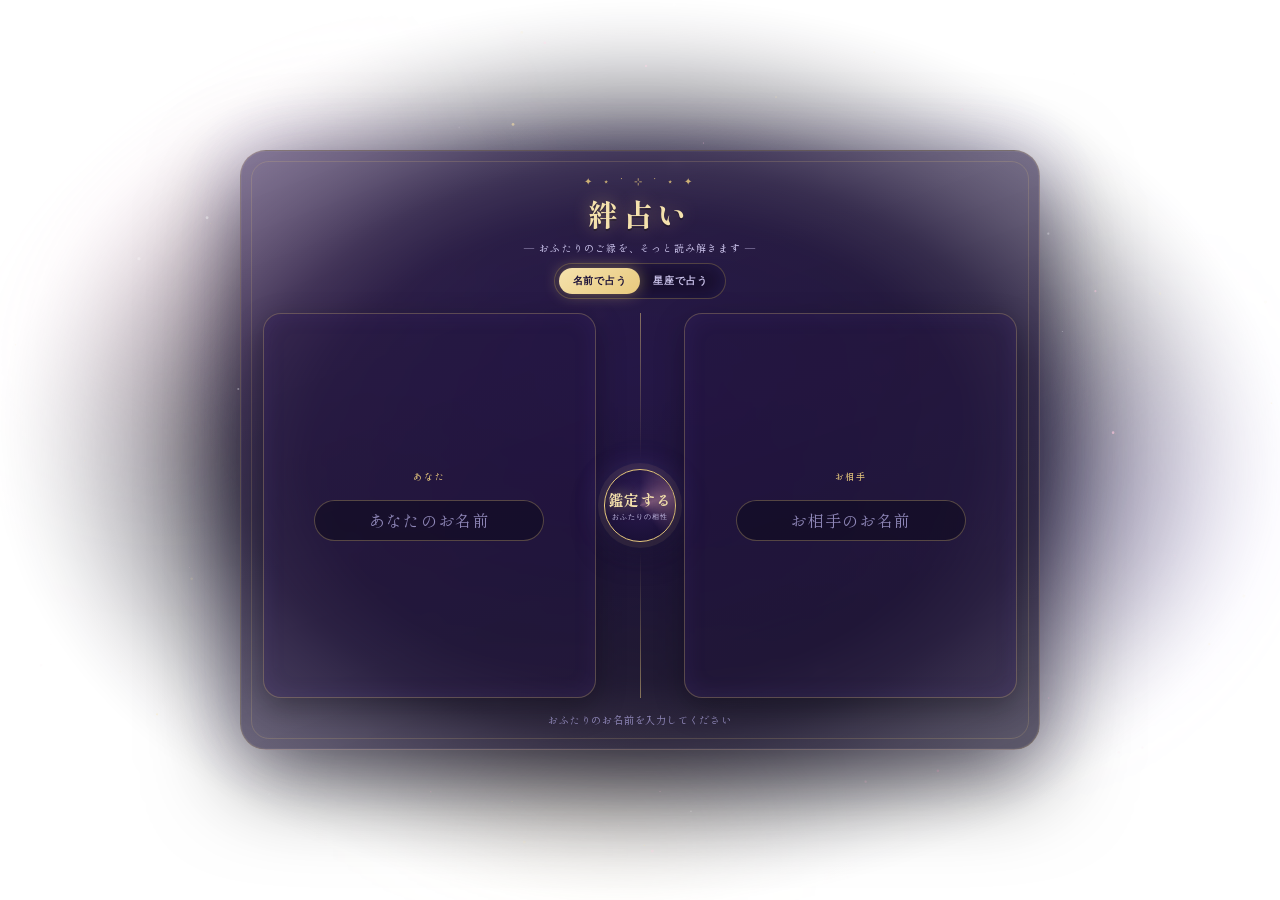
==== index.html @ dfd8bfd3 "优化星座选择器" ====
<!DOCTYPE html>
<html lang="ja">
<head>
<meta charset="UTF-8" />
<meta name="viewport" content="width=device-width, initial-scale=1.0, maximum-scale=1.0, user-scalable=no" />
<title>絆占い | キズナテレポート</title>
<link rel="preconnect" href="https://fonts.googleapis.com" />
<link rel="preconnect" href="https://fonts.gstatic.com" crossorigin />
<link href="https://fonts.googleapis.com/css2?family=Shippori+Mincho:wght@400;500;600;700;800&family=Zen+Old+Mincho:wght@400;500;600;700&family=Cinzel:wght@400;500;600;700&family=Cormorant+Garamond:ital,wght@0,400;0,500;1,400&family=Klee+One:wght@400;600&display=swap" rel="stylesheet" />
<link rel="stylesheet" href="style.css?v=14397f0f08" />
</head>
<body>
  <div class="cosmos-bg">
    <div class="nebula nebula-a"></div>
    <div class="nebula nebula-b"></div>
    <div class="nebula nebula-c"></div>
    <canvas id="ambient-stars"></canvas>
  </div>

  <main class="stage" id="stage">
    <header class="stage-head">
      <div class="ornament">✦ ⋆ ˙ ⊹ ˙ ⋆ ✦</div>
      <h1 class="title">絆占い</h1>
      <p class="subtitle">― おふたりのご縁を、そっと読み解きます ―</p>
      <div class="mode-switch" id="mode-switch" role="tablist">
        <button class="mode-btn active" data-mode="name" role="tab">名前で占う</button>
        <button class="mode-btn" data-mode="zodiac" role="tab">星座で占う</button>
        <span class="mode-indicator" id="mode-indicator"></span>
      </div>
    </header>

    <section class="panels">
      <!-- 左：ひとりめ -->
      <div class="panel panel-left">
        <div class="panel-label">あなた</div>
        <div class="zodiac-display" id="zodiac-left" data-side="left"></div>
        <div class="zodiac-name" id="zodiac-name-left">星座を選択してください</div>
        <input class="name-input" id="name-left" type="text" maxlength="12" placeholder="あなたのお名前" autocomplete="off" />
        <div class="zodiac-grid" id="grid-left" data-side="left"></div>
      </div>

      <!-- 中央：占うボタン -->
      <div class="center-pillar">
        <div class="link-thread"></div>
        <button class="divine-btn" id="divine-btn">
          <span class="btn-glow"></span>
          <span class="btn-text">鑑定する</span>
          <span class="btn-sub">おふたりの相性</span>
        </button>
        <div class="link-thread"></div>
      </div>

      <!-- 右：ふたりめ -->
      <div class="panel panel-right">
        <div class="panel-label">お相手</div>
        <div class="zodiac-display" id="zodiac-right" data-side="right"></div>
        <div class="zodiac-name" id="zodiac-name-right">星座を選択してください</div>
        <input class="name-input" id="name-right" type="text" maxlength="12" placeholder="お相手のお名前" autocomplete="off" />
        <div class="zodiac-grid" id="grid-right" data-side="right"></div>
      </div>
    </section>

    <footer class="stage-foot">
      <span id="hint-text">おふたりの星座とお名前を入力してください</span>
    </footer>
  </main>

  <!-- ============ 占いの儀式（障眼法アニメーション） ============ -->
  <div class="ritual" id="ritual" aria-hidden="true">
    <canvas id="ritual-canvas"></canvas>

    <!-- 回転する黄道十二宮の輪 -->
    <div class="zodiac-wheel" id="zodiac-wheel">
      <svg viewBox="0 0 600 600" class="wheel-svg">
        <circle cx="300" cy="300" r="270" class="wheel-ring outer" />
        <circle cx="300" cy="300" r="232" class="wheel-ring inner" />
        <circle cx="300" cy="300" r="150" class="wheel-ring core" />
        <g id="wheel-ticks"></g>
        <g id="wheel-glyphs"></g>
      </svg>
    </div>

    <!-- 中央で結ばれるふたつの星座 -->
    <div class="orbit-pair">
      <div class="orbit-body orbit-1" id="orbit-1"></div>
      <div class="orbit-body orbit-2" id="orbit-2"></div>
      <div class="fusion-core" id="fusion-core"></div>
    </div>

    <!-- 進行中のことばと進捗 -->
    <div class="ritual-caption" id="ritual-caption">星々がささやきはじめています…</div>
    <div class="ritual-progress"><span id="ritual-progress-bar"></span></div>
  </div>

  <!-- ============ 結果 ============ -->
  <div class="result" id="result" aria-hidden="true">
    <div class="result-inner">
      <div class="result-aura"></div>
      <div class="result-names" id="result-names"></div>
      <div class="result-ring">
        <svg viewBox="0 0 220 220" class="score-ring">
          <circle cx="110" cy="110" r="96" class="ring-track" />
          <circle cx="110" cy="110" r="96" class="ring-fill" id="ring-fill" />
        </svg>
        <div class="score-center">
          <div class="score-num"><span id="score-value">0</span><i>%</i></div>
          <div class="score-label" id="score-label">相性</div>
        </div>
      </div>
      <div class="result-verdict" id="result-verdict"></div>
      <div class="result-message" id="result-message"></div>
      <div class="result-aspects" id="result-aspects"></div>
      <button class="again-btn" id="again-btn">もう一度鑑定する</button>
    </div>
  </div>

  <script src="zodiac.js?v=46264ee84d"></script>
  <script src="script.js?v=2e3d926393"></script>
</body>
</html>
---- style.css ----
/* ============================================================
   絆占い  ─  スタイル
   女性的でロマンティックな占いの世界観
   配色：深い夜空の藍 × 藤・薄紅 × 金
   ============================================================ */

:root {
  --ink:        #efe9ff;
  --ink-soft:   #c8c0e8;
  --ink-faint:  #8f87b8;
  --gold:       #e8c97d;
  --gold-soft:  #f5e2ad;
  --rose:       #f4a8c8;
  --rose-deep:  #d97aa6;
  --lilac:      #b9a4ff;
  --violet:     #8d6bff;
  --bg-0:       #0a0718;
  --bg-1:       #160f2e;
  --bg-2:       #241640;
  --panel:      rgba(36, 22, 64, 0.42);
  --panel-line: rgba(232, 201, 125, 0.28);
  --serif:      "Shippori Mincho", "Zen Old Mincho", serif;
  --serif-old:  "Zen Old Mincho", "Shippori Mincho", serif;
  --latin:      "Cinzel", "Cormorant Garamond", serif;
  --hand:       "Klee One", "Shippori Mincho", serif;
}

* { box-sizing: border-box; margin: 0; padding: 0; }

html, body {
  height: 100%;
  width: 100%;
  overflow: hidden;
  /* 透過背景：OBS のブラウザソースで浮層として重ねられるように */
  background: transparent;
  color: var(--ink);
  font-family: var(--serif);
  -webkit-font-smoothing: antialiased;
  text-rendering: optimizeLegibility;
}

body {
  display: grid;
  place-items: center;
  position: relative;
}

/* ---------- 背景の宇宙 ----------
   中心は深い夜空、外周へ向かって放射状に透明化。
   OBS 上で浮層として重ねたとき、四隅が抜けて中央だけが浮かぶ。 */
.cosmos-bg { position: fixed; inset: 0; z-index: 0; overflow: hidden;
  background:
    radial-gradient(closest-side at 50% 42%, #2a1a52 0%, transparent 70%),
    radial-gradient(70% 70% at 50% 50%, var(--bg-1) 0%, rgba(10,7,24,0.85) 45%, transparent 72%);
  -webkit-mask: radial-gradient(68% 68% at 50% 50%, #000 38%, rgba(0,0,0,0.5) 62%, transparent 80%);
          mask: radial-gradient(68% 68% at 50% 50%, #000 38%, rgba(0,0,0,0.5) 62%, transparent 80%);
}
.nebula { position: absolute; border-radius: 50%; filter: blur(70px); opacity: 0.5;
  mix-blend-mode: screen; animation: drift 26s ease-in-out infinite; }
.nebula-a { width: 50vmax; height: 50vmax; left: -12vmax; top: -8vmax;
  background: radial-gradient(circle, rgba(217,122,166,0.55), transparent 65%); }
.nebula-b { width: 46vmax; height: 46vmax; right: -14vmax; top: 18vmax;
  background: radial-gradient(circle, rgba(141,107,255,0.5), transparent 65%); animation-delay: -8s; }
.nebula-c { width: 40vmax; height: 40vmax; left: 25vmax; bottom: -16vmax;
  background: radial-gradient(circle, rgba(232,201,125,0.32), transparent 65%); animation-delay: -15s; }
@keyframes drift {
  0%,100% { transform: translate(0,0) scale(1); }
  33%     { transform: translate(4vmax,-3vmax) scale(1.08); }
  66%     { transform: translate(-3vmax,3vmax) scale(0.96); }
}
#ambient-stars { position: absolute; inset: 0; width: 100%; height: 100%; }

/* ---------- 舞台（横長 4:3 ・基準 800×600） ---------- */
.stage {
  position: relative; z-index: 2;
  /* 幅は画面幅・800px・高さ由来上限(96vh×4/3=128vh)の最小値。aspect-ratio で高さが決まる */
  width: min(96vw, 800px, 128vh);
  aspect-ratio: 4 / 3;
  max-height: 96vh;
  /* 舞台をサイズコンテナにし、内部寸法(cqmin)が舞台 800×600 に追従するように。
     ビューポートが大きくても中身が舞台からはみ出さない */
  container-type: size;
  padding: clamp(14px, 2.4cqmin, 30px);
  display: grid;
  grid-template-rows: auto 1fr auto;
  gap: clamp(8px, 1.6cqmin, 18px);
  border-radius: 26px;
  background:
    linear-gradient(160deg, rgba(48,30,82,0.55), rgba(18,12,38,0.65));
  border: 1px solid rgba(232,201,125,0.22);
  box-shadow:
    0 0 0 1px rgba(255,255,255,0.04) inset,
    0 30px 90px rgba(0,0,0,0.55),
    0 0 70px rgba(141,107,255,0.18);
  backdrop-filter: blur(6px);
  overflow: hidden;
}
.stage::before { /* 金の二重枠 */
  content: ""; position: absolute; inset: 10px; border-radius: 18px;
  border: 1px solid rgba(232,201,125,0.18);
  pointer-events: none;
}

/* ---------- ヘッダー ---------- */
.stage-head { text-align: center; }
.ornament { color: var(--gold); letter-spacing: 0.4em; font-size: clamp(10px, 1.6cqmin, 14px);
  opacity: 0.85; margin-bottom: 0.3em; }
.title {
  font-family: var(--serif-old); font-weight: 700;
  font-size: clamp(28px, 5.4cqmin, 52px);
  letter-spacing: 0.16em; color: var(--gold-soft);
  text-shadow: 0 0 18px rgba(232,201,125,0.45), 0 2px 0 rgba(0,0,0,0.3);
}
.subtitle { font-family: var(--serif); color: var(--ink-soft);
  font-size: clamp(10px, 1.7cqmin, 15px); letter-spacing: 0.12em; margin-top: 0.5em; }

/* ---------- 占いモード切り替え（セグメント） ---------- */
.mode-switch {
  position: relative; display: inline-flex;
  margin-top: clamp(8px, 1.6cqmin, 14px);
  padding: 4px; border-radius: 999px;
  background: rgba(10,7,24,0.5);
  border: 1px solid rgba(232,201,125,0.28);
  box-shadow: 0 0 20px rgba(141,107,255,0.14) inset;
}
.mode-indicator {
  position: absolute; top: 4px; left: 4px; z-index: 0;
  width: calc(50% - 4px); height: calc(100% - 8px);
  border-radius: 999px;
  background: linear-gradient(145deg, var(--gold-soft), var(--gold));
  box-shadow: 0 0 16px rgba(232,201,125,0.45);
  transition: transform .35s cubic-bezier(.2,.8,.2,1);
}
.mode-btn {
  position: relative; z-index: 1;
  flex: 1 1 0; white-space: nowrap;
  font-family: var(--serif); font-weight: 600;
  font-size: clamp(10px, 1.5cqmin, 14px); letter-spacing: 0.08em;
  color: var(--ink-soft); background: transparent; border: 0;
  padding: clamp(5px,1cqmin,9px) clamp(12px,2.4cqmin,22px);
  border-radius: 999px; cursor: pointer;
  transition: color .3s;
}
.mode-btn.active { color: #1a1038; }
.mode-btn:not(.active):hover { color: var(--gold-soft); }

/* ---------- 名前モードでは星座まわりを隠し、お名前を主役に ---------- */
.stage.mode-name .zodiac-display,
.stage.mode-name .zodiac-name,
.stage.mode-name .zodiac-grid { display: none; }
.stage.mode-name .panel { justify-content: center; gap: clamp(14px,3cqmin,28px); }
.stage.mode-name .name-input { font-size: clamp(16px, 2.6cqmin, 22px); }

/* ---------- パネル群 ---------- */
.panels {
  display: grid;
  grid-template-columns: minmax(0, 1fr) auto minmax(0, 1fr);
  gap: clamp(6px, 1.4cqmin, 16px);
  align-items: stretch;
  min-height: 0;
}
.panel {
  position: relative;
  display: flex; flex-direction: column; align-items: center;
  gap: clamp(6px, 1.3cqmin, 12px);
  padding: clamp(10px, 1.8cqmin, 18px) clamp(8px, 1.4cqmin, 14px);
  border-radius: 18px;
  background: var(--panel);
  border: 1px solid var(--panel-line);
  box-shadow: 0 10px 30px rgba(0,0,0,0.3), 0 0 24px rgba(141,107,255,0.08) inset;
  min-width: 0;
  min-height: 0;
}
.panel-label {
  font-family: var(--serif-old); letter-spacing: 0.18em; font-size: clamp(10px,1.5cqmin,13px);
  color: var(--gold);
}
.panel-left .panel-label, .panel-right .panel-label { font-size: clamp(9px,1.3cqmin,12px); }

/* 選択中の星座原画 */
.zodiac-display {
  width: clamp(74px, 16cqmin, 150px);
  height: clamp(74px, 16cqmin, 150px);
  display: grid; place-items: center;
  filter: drop-shadow(0 0 14px rgba(185,164,255,0.4));
  transition: transform 0.5s cubic-bezier(.2,.8,.2,1);
}
.zodiac-display.pop { animation: pop 0.5s cubic-bezier(.2,1.4,.4,1); }
@keyframes pop { 0%{transform:scale(.6);opacity:0} 60%{transform:scale(1.12)} 100%{transform:scale(1);opacity:1} }
.zodiac-display.empty::before {
  content: "☆"; font-size: clamp(36px,8cqmin,72px); color: var(--ink-faint); opacity: 0.4;
}
.constellation-svg { width: 100%; height: 100%; }
.constellation-glyph { font-family: var(--serif); font-size: 30px; opacity: 0.92;
  filter: drop-shadow(0 0 4px currentColor); }
.constellation-stars circle { animation: twinkle 3s ease-in-out infinite; }
.constellation-stars circle:nth-child(3n){ animation-delay: -1s; }
.constellation-stars circle:nth-child(3n+1){ animation-delay: -2s; }
@keyframes twinkle { 0%,100%{opacity:1} 50%{opacity:.55} }

.zodiac-name {
  font-family: var(--serif-old); font-weight: 600;
  font-size: clamp(13px, 2.2cqmin, 20px); letter-spacing: 0.12em;
  color: var(--gold-soft); min-height: 1.4em; text-align: center;
}
.zodiac-name .roma { display:block; font-family: var(--latin); font-size: 0.6em;
  letter-spacing: 0.24em; color: var(--ink-faint); margin-top: 0.2em; }

.name-input {
  width: 100%; max-width: 230px;
  padding: clamp(7px,1.3cqmin,11px) 14px;
  text-align: center;
  font-family: var(--hand); font-size: clamp(14px, 2.1cqmin, 18px);
  color: var(--ink); letter-spacing: 0.08em;
  background: rgba(10,7,24,0.45);
  border: 1px solid rgba(232,201,125,0.3);
  border-radius: 999px;
  outline: none; transition: border-color .3s, box-shadow .3s;
}
.name-input::placeholder { color: var(--ink-faint); font-family: var(--serif); }
.name-input:focus { border-color: var(--gold); box-shadow: 0 0 18px rgba(232,201,125,0.35); }

/* 星座えらびのスライダー */
.zodiac-grid {
  position: relative;
  display: flex;
  align-items: center;
  gap: clamp(7px, 1.2cqmin, 12px);
  width: 100%;
  min-width: 0;
  height: clamp(72px, 13cqmin, 108px);
  margin-top: auto;
  padding: clamp(6px, 1.2cqmin, 10px) clamp(2px, 0.6cqmin, 6px);
}
.zodiac-grid::before {
  content: "";
  position: absolute;
  left: clamp(34px, 6.5cqmin, 50px);
  right: clamp(34px, 6.5cqmin, 50px);
  top: 50%;
  height: 1px;
  background: linear-gradient(90deg, transparent, rgba(232,201,125,0.45), transparent);
  box-shadow: 0 0 14px rgba(232,201,125,0.32);
  pointer-events: none;
}
.zodiac-viewport {
  position: relative;
  z-index: 1;
  flex: 1 1 auto;
  min-width: 0;
  height: 100%;
  overflow: hidden;
  cursor: grab;
  touch-action: pan-y;
  -webkit-mask: linear-gradient(90deg, transparent, #000 18%, #000 82%, transparent);
          mask: linear-gradient(90deg, transparent, #000 18%, #000 82%, transparent);
}
.zodiac-viewport.dragging { cursor: grabbing; }
.zodiac-viewport::after {
  content: "";
  position: absolute;
  left: 50%;
  top: 50%;
  width: clamp(62px, 11cqmin, 92px);
  height: clamp(62px, 11cqmin, 92px);
  border-radius: 50%;
  transform: translate(-50%, -50%);
  border: 1px solid rgba(232,201,125,0.4);
  background: radial-gradient(circle, rgba(232,201,125,0.18), rgba(185,164,255,0.08) 58%, transparent 70%);
  box-shadow: 0 0 34px rgba(232,201,125,0.34), 0 0 40px rgba(185,164,255,0.22) inset;
  pointer-events: none;
}
.zodiac-track {
  display: flex;
  align-items: center;
  gap: clamp(14px, 2.3cqmin, 22px);
  height: 100%;
  will-change: transform;
  transition: transform .38s cubic-bezier(.2,.8,.2,1);
}
.zodiac-cell {
  flex: 0 0 clamp(42px, 7.7cqmin, 64px);
  width: clamp(42px, 7.7cqmin, 64px);
  height: clamp(42px, 7.7cqmin, 64px);
  display: grid; place-items: center;
  font-size: clamp(21px, 3.8cqmin, 34px);
  color: var(--ink-soft);
  background: rgba(255,255,255,0.035);
  border: 1px solid rgba(255,255,255,0.08);
  border-radius: 50%;
  cursor: pointer;
  transition: transform .28s ease, opacity .28s ease, color .28s ease, background .28s ease, border-color .28s ease, box-shadow .28s ease;
  position: relative;
  opacity: 0.38;
  transform: scale(0.7);
  filter: drop-shadow(0 0 8px rgba(185,164,255,0.12));
}
.zodiac-cell.near { opacity: 0.68; transform: scale(0.86); }
.zodiac-cell.focused {
  opacity: 1;
  color: var(--gold-soft);
  border-color: rgba(232,201,125,0.58);
  background: rgba(232,201,125,0.12);
  transform: scale(1.16);
}
.zodiac-cell.focused.selected {
  transform: scale(1.34);
}
.zodiac-cell:hover { color: var(--gold-soft); border-color: var(--gold); }
.zodiac-cell.selected {
  color: #1a1038; background: linear-gradient(145deg, var(--gold-soft), var(--gold));
  border-color: var(--gold-soft);
  box-shadow: 0 0 18px rgba(232,201,125,0.62), 0 0 28px rgba(244,168,200,0.22);
}
.zodiac-nav {
  position: relative;
  z-index: 2;
  flex: 0 0 clamp(38px, 7cqmin, 56px);
  width: clamp(38px, 7cqmin, 56px);
  height: clamp(38px, 7cqmin, 56px);
  border-radius: 50%;
  border: 1px solid rgba(232,201,125,0.35);
  background: rgba(10,7,24,0.48);
  color: var(--gold-soft);
  font-family: var(--latin);
  font-size: clamp(24px, 4.4cqmin, 38px);
  line-height: 1;
  cursor: pointer;
  box-shadow: 0 0 16px rgba(141,107,255,0.14) inset, 0 0 14px rgba(232,201,125,0.08);
  transition: transform .2s ease, border-color .2s ease, box-shadow .2s ease;
}
.zodiac-nav:hover {
  border-color: var(--gold);
  box-shadow: 0 0 20px rgba(232,201,125,0.22);
  transform: translateY(-1px);
}

/* ---------- 中央：占うボタン ---------- */
.center-pillar { display: flex; flex-direction: column; align-items: center;
  justify-content: center; gap: 10px; }
.link-thread { width: 1px; flex: 1; min-height: 16px;
  background: linear-gradient(var(--gold), transparent); opacity: 0.5; }
.center-pillar .link-thread:last-child { background: linear-gradient(transparent, var(--gold)); }

.divine-btn {
  position: relative;
  width: clamp(70px, 13cqmin, 116px);
  height: clamp(70px, 13cqmin, 116px);
  border-radius: 50%;
  border: 1px solid var(--gold);
  background: radial-gradient(circle at 50% 35%, #2c1c52, #160d30);
  color: var(--gold-soft);
  cursor: pointer;
  display: grid; place-items: center; align-content: center; gap: 2px;
  box-shadow: 0 0 0 6px rgba(232,201,125,0.08), 0 10px 30px rgba(0,0,0,0.5),
    0 0 30px rgba(141,107,255,0.3);
  transition: transform .3s, box-shadow .3s;
  overflow: hidden;
  animation: breathe 3.4s ease-in-out infinite;
}
@keyframes breathe { 0%,100%{box-shadow:0 0 0 6px rgba(232,201,125,0.08),0 10px 30px rgba(0,0,0,0.5),0 0 26px rgba(141,107,255,0.28)}
  50%{box-shadow:0 0 0 9px rgba(232,201,125,0.14),0 10px 34px rgba(0,0,0,0.5),0 0 44px rgba(217,122,166,0.45)} }
.divine-btn .btn-glow { position: absolute; inset: -40%;
  background: conic-gradient(from 0deg, transparent, rgba(244,168,200,0.5), transparent 40%);
  animation: spin 5s linear infinite; opacity: 0.7; }
@keyframes spin { to { transform: rotate(360deg); } }
.divine-btn .btn-text { position: relative; font-family: var(--serif-old); font-weight: 700;
  font-size: clamp(15px, 2.7cqmin, 24px); letter-spacing: 0.04em;
  text-shadow: 0 0 14px rgba(232,201,125,0.6); }
.divine-btn .btn-sub { position: relative; font-size: clamp(7px,1.1cqmin,9px);
  letter-spacing: 0.14em; color: var(--ink-soft); }
.divine-btn:hover { transform: scale(1.06); }
.divine-btn:active { transform: scale(0.97); }
.divine-btn:disabled { cursor: default; opacity: 0.55; }
.divine-btn.ready { box-shadow: 0 0 0 8px rgba(232,201,125,0.16), 0 0 50px rgba(244,168,200,0.6); }

/* ---------- フッター ---------- */
.stage-foot { text-align: center; color: var(--ink-faint);
  font-size: clamp(10px, 1.5cqmin, 13px); letter-spacing: 0.08em; }

/* ============================================================
   占いの儀式（障眼法アニメーション）
   ============================================================ */
.ritual {
  position: fixed; inset: 0; z-index: 50;
  display: grid; place-items: center;
  opacity: 0; pointer-events: none;
  /* 中央を暗く、外周は透明（OBS 浮層用） */
  background: radial-gradient(60% 60% at 50% 50%, rgba(16,10,34,0.92) 0%, rgba(10,7,24,0.7) 50%, transparent 78%);
  transition: opacity 0.8s ease;
}
.ritual.active { opacity: 1; pointer-events: auto; }
#ritual-canvas { position: absolute; inset: 0; width: 100%; height: 100%; }

/* 黄道十二宮の輪 */
.zodiac-wheel {
  position: absolute;
  width: min(86vmin, 760px); height: min(86vmin, 760px);
  opacity: 0; transform: scale(0.7) rotate(-30deg);
  transition: opacity 1.2s ease, transform 1.4s cubic-bezier(.2,.8,.2,1);
}
.ritual.phase-wheel .zodiac-wheel,
.ritual.phase-bind .zodiac-wheel,
.ritual.phase-read .zodiac-wheel { opacity: 0.9; transform: scale(1) rotate(0deg); }
.wheel-svg { width: 100%; height: 100%; animation: wheelSpin 36s linear infinite; }
.ritual.phase-bind .wheel-svg { animation-duration: 10s; }
.ritual.phase-read .wheel-svg { animation-duration: 4s; }
@keyframes wheelSpin { to { transform: rotate(360deg); } }
.wheel-ring { fill: none; stroke: rgba(232,201,125,0.45); }
.wheel-ring.outer { stroke-width: 1.2; stroke-dasharray: 2 6; }
.wheel-ring.inner { stroke-width: 0.8; stroke: rgba(185,164,255,0.4); }
.wheel-ring.core  { stroke-width: 0.6; stroke: rgba(244,168,200,0.45); stroke-dasharray: 1 4; }
.wheel-tick { stroke: rgba(232,201,125,0.5); stroke-width: 1; }
.wheel-glyph { font-family: var(--serif); font-size: 22px; fill: var(--gold-soft);
  text-anchor: middle; dominant-baseline: middle;
  filter: drop-shadow(0 0 6px rgba(232,201,125,0.6)); }

/* 中央で結ばれるふたつの星座 */
.orbit-pair { position: absolute; width: min(60vmin,520px); height: min(60vmin,520px);
  display: grid; place-items: center; }
.orbit-body {
  position: absolute;
  width: clamp(80px, 18vmin, 150px); height: clamp(80px, 18vmin, 150px);
  opacity: 0; filter: drop-shadow(0 0 18px rgba(185,164,255,0.7));
}
.ritual.phase-wheel .orbit-1 { opacity: 1; animation: orbitL 4s ease-in-out infinite; }
.ritual.phase-wheel .orbit-2 { opacity: 1; animation: orbitR 4s ease-in-out infinite; }
@keyframes orbitL { 0%,100%{transform:translate(-115%,-8%) rotate(-6deg)} 50%{transform:translate(-118%,8%) rotate(6deg)} }
@keyframes orbitR { 0%,100%{transform:translate(115%,8%) rotate(6deg)} 50%{transform:translate(118%,-8%) rotate(-6deg)} }
/* 結束フェーズで中央へ寄る */
.ritual.phase-bind .orbit-1 { opacity: 1; animation: bindL 2.4s cubic-bezier(.4,0,.2,1) forwards; }
.ritual.phase-bind .orbit-2 { opacity: 1; animation: bindR 2.4s cubic-bezier(.4,0,.2,1) forwards; }
@keyframes bindL { 0%{transform:translate(-115%,0) rotate(0)} 100%{transform:translate(-26%,0) rotate(360deg)} }
@keyframes bindR { 0%{transform:translate(115%,0) rotate(0)} 100%{transform:translate(26%,0) rotate(-360deg)} }
.ritual.phase-read .orbit-1 { opacity: 0.9; transform: translate(-26%,0); animation: pulseGlow 1.4s ease-in-out infinite; }
.ritual.phase-read .orbit-2 { opacity: 0.9; transform: translate(26%,0); animation: pulseGlow 1.4s ease-in-out infinite; }
@keyframes pulseGlow { 0%,100%{filter:drop-shadow(0 0 18px rgba(185,164,255,0.7))} 50%{filter:drop-shadow(0 0 34px rgba(244,168,200,0.95))} }

/* 融合コア */
.fusion-core {
  position: absolute; width: 10px; height: 10px; border-radius: 50%;
  background: #fff; opacity: 0;
  box-shadow: 0 0 30px 12px rgba(244,168,200,0.8), 0 0 80px 30px rgba(232,201,125,0.5);
}
.ritual.phase-read .fusion-core { animation: coreGrow 1.6s ease-in-out infinite alternate; opacity: 1; }
@keyframes coreGrow { from{transform:scale(1)} to{transform:scale(2.4)} }

/* 進行中のことば */
.ritual-caption {
  position: absolute; bottom: 14%;
  font-family: var(--serif-old); font-weight: 600;
  font-size: clamp(15px, 2.8vmin, 26px); letter-spacing: 0.18em;
  color: var(--gold-soft); text-shadow: 0 0 18px rgba(232,201,125,0.5);
  text-align: center; opacity: 0; transition: opacity 0.6s ease;
}
.ritual-caption.show { opacity: 1; }
.ritual-progress {
  position: absolute; bottom: 10%;
  width: min(54vmin, 380px); height: 2px; border-radius: 2px;
  background: rgba(255,255,255,0.12); overflow: hidden;
}
.ritual-progress span { display: block; height: 100%; width: 0;
  background: linear-gradient(90deg, var(--rose), var(--gold-soft));
  box-shadow: 0 0 12px var(--gold); }

/* ============================================================
   結果
   ============================================================ */
.result {
  position: fixed; inset: 0; z-index: 60;
  display: grid; place-items: center;
  opacity: 0; pointer-events: none;
  /* 中央を暗く、外周は透明（OBS 浮層用） */
  background: radial-gradient(62% 62% at 50% 45%, rgba(24,14,52,0.92) 0%, rgba(10,7,24,0.72) 52%, transparent 80%);
  transition: opacity 0.9s ease;
}
.result.active { opacity: 1; pointer-events: auto; }
.result-inner {
  position: relative;
  width: min(92vw, 92vh, 560px);
  padding: clamp(20px, 4vmin, 40px);
  text-align: center;
  border-radius: 24px;
  background: linear-gradient(160deg, rgba(48,30,82,0.7), rgba(18,12,38,0.8));
  border: 1px solid rgba(232,201,125,0.35);
  box-shadow: 0 30px 90px rgba(0,0,0,0.6), 0 0 60px rgba(217,122,166,0.25);
  transform: translateY(20px) scale(0.96); opacity: 0;
  transition: transform 0.9s cubic-bezier(.2,.9,.2,1), opacity 0.9s;
}
.result.active .result-inner { transform: translateY(0) scale(1); opacity: 1; }
.result-aura { position: absolute; inset: -2px; border-radius: 24px; pointer-events: none;
  background: conic-gradient(from 0deg, transparent, rgba(244,168,200,0.25), transparent 30%, rgba(232,201,125,0.25), transparent 60%);
  animation: spin 8s linear infinite; opacity: 0.5; }

.result-names {
  font-family: var(--serif-old); font-weight: 600;
  font-size: clamp(15px, 2.6vmin, 22px); letter-spacing: 0.1em; color: var(--ink);
  margin-bottom: clamp(8px, 1.6vmin, 16px);
}
.result-names b { color: var(--gold-soft); font-weight: 700; }
.result-names .heart { color: var(--rose); margin: 0 0.4em; }

.result-ring { position: relative; width: clamp(160px, 32vmin, 220px);
  margin: 0 auto clamp(8px,1.6vmin,16px); }
.score-ring { width: 100%; height: auto; transform: rotate(-90deg); }
.ring-track { fill: none; stroke: rgba(255,255,255,0.1); stroke-width: 10; }
.ring-fill { fill: none; stroke: var(--gold); stroke-width: 10;
  stroke-linecap: round; filter: drop-shadow(0 0 8px rgba(232,201,125,0.7));
  stroke-dasharray: 603; stroke-dashoffset: 603; transition: stroke-dashoffset 2s cubic-bezier(.2,.8,.2,1); }
.score-center { position: absolute; inset: 0; display: grid; place-items: center; align-content: center; }
.score-num { font-family: var(--latin); font-weight: 700; line-height: 1;
  font-size: clamp(40px, 8vmin, 64px); color: var(--gold-soft);
  text-shadow: 0 0 20px rgba(232,201,125,0.6); }
.score-num i { font-style: normal; font-size: 0.42em; color: var(--ink-soft); margin-left: 2px; }
.score-label { font-family: var(--serif); letter-spacing: 0.3em; color: var(--ink-soft);
  font-size: clamp(11px,1.7vmin,14px); margin-top: 0.4em; }

.result-verdict {
  font-family: var(--serif-old); font-weight: 700;
  font-size: clamp(18px, 3.4vmin, 30px); letter-spacing: 0.14em;
  color: var(--rose); text-shadow: 0 0 18px rgba(244,168,200,0.5);
  margin-bottom: clamp(8px,1.6vmin,14px);
}
.result-message {
  font-family: var(--serif); color: var(--ink-soft); line-height: 1.95;
  font-size: clamp(12px, 1.9vmin, 16px); letter-spacing: 0.06em;
  margin-bottom: clamp(12px,2.4vmin,20px);
}
.result-aspects {
  display: grid;
  grid-template-columns: minmax(86px, 1fr) minmax(190px, 1.65fr) minmax(86px, 1fr);
  align-items: start;
  justify-items: center;
  gap: clamp(8px,2vmin,18px);
  width: 100%;
  margin-bottom: clamp(14px,2.6vmin,22px);
}
.aspect {
  min-width: 0;
  width: 100%;
  font-size: clamp(10px,1.5vmin,13px);
  color: var(--ink-soft);
  letter-spacing: 0.06em;
  text-align: center;
}
.aspect b { display: block; font-family: var(--latin); color: var(--gold-soft);
  font-size: clamp(14px,2.2vmin,18px); margin-bottom: 2px; }
.aspect span,
.aspect .el {
  display: block;
  overflow-wrap: anywhere;
  line-height: 1.55;
}
.aspect .el { font-family: var(--serif-old); }
.zodiac-aspects .aspect-center {
  font-size: clamp(10px,1.38vmin,12px);
  letter-spacing: 0.04em;
}
.zodiac-aspects .aspect-center span {
  line-height: 1.45;
}

.again-btn {
  font-family: var(--serif-old); font-weight: 600;
  font-size: clamp(13px, 2vmin, 16px); letter-spacing: 0.16em;
  color: var(--gold-soft); cursor: pointer;
  padding: clamp(9px,1.6vmin,13px) clamp(24px,4vmin,40px);
  background: rgba(10,7,24,0.5);
  border: 1px solid var(--gold); border-radius: 999px;
  transition: all .3s;
}
.again-btn:hover { background: rgba(232,201,125,0.15); box-shadow: 0 0 24px rgba(232,201,125,0.4);
  transform: translateY(-1px); }

/* ---------- 縦長端末向けの微調整 ---------- */
@media (max-aspect-ratio: 3/4) {
  /* 高さを内容に委ねるため、サイズコンテナを解除（size 指定だと潰れる）。
     cqmin はコンテナ不在時ビューポート基準にフォールバックする */
  .stage { width: 96vw; height: auto; aspect-ratio: auto; min-height: 96vh;
    container-type: normal; }
  .panels {
    grid-template-columns: 1fr;
    grid-template-rows: minmax(170px, 1fr) auto minmax(170px, 1fr);
  }
  .panel { min-height: 0; }
  .center-pillar {
    flex-direction: row;
    min-height: 88px;
  }
  .link-thread {
    width: auto;
    height: 1px;
    min-width: 24px;
    min-height: 1px;
  }
  .center-pillar .link-thread:first-child { background: linear-gradient(90deg, transparent, var(--gold)); }
  .center-pillar .link-thread:last-child { background: linear-gradient(90deg, var(--gold), transparent); }
  .name-input { max-width: min(270px, 86vw); }
}
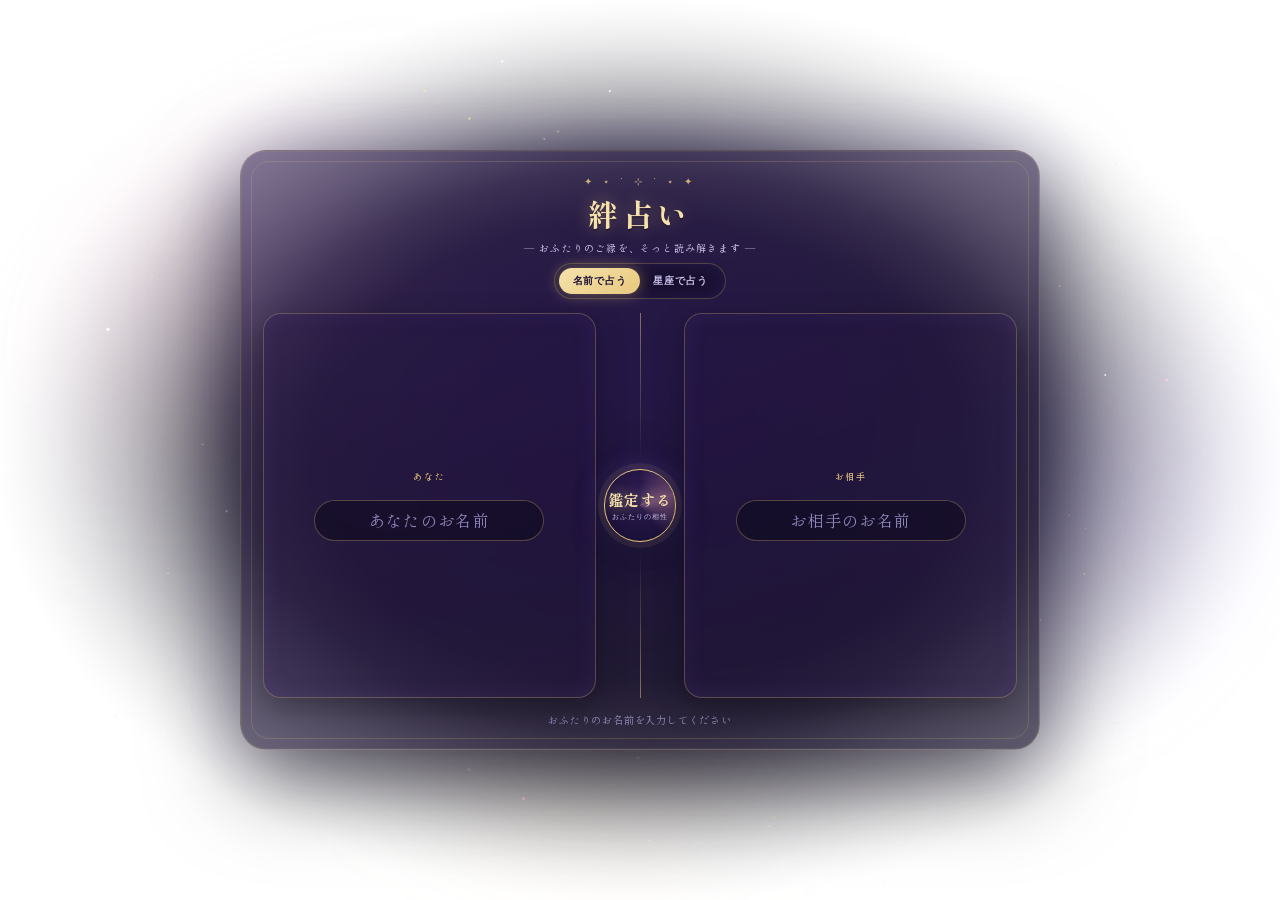
==== commit c54718f2: "默认选择星座：进入星座模式时左侧默认狮子座，右侧默认天秤座 Co-Authored-By: Claude Sonnet 4.6 <noreply@anthropic.com>" ====
--- a/index.html
+++ b/index.html
@@ -115,6 +115,6 @@
   </div>
 
   <script src="zodiac.js?v=46264ee84d"></script>
-  <script src="script.js?v=2e3d926393"></script>
+  <script src="script.js?v=65809700bd"></script>
 </body>
 </html>
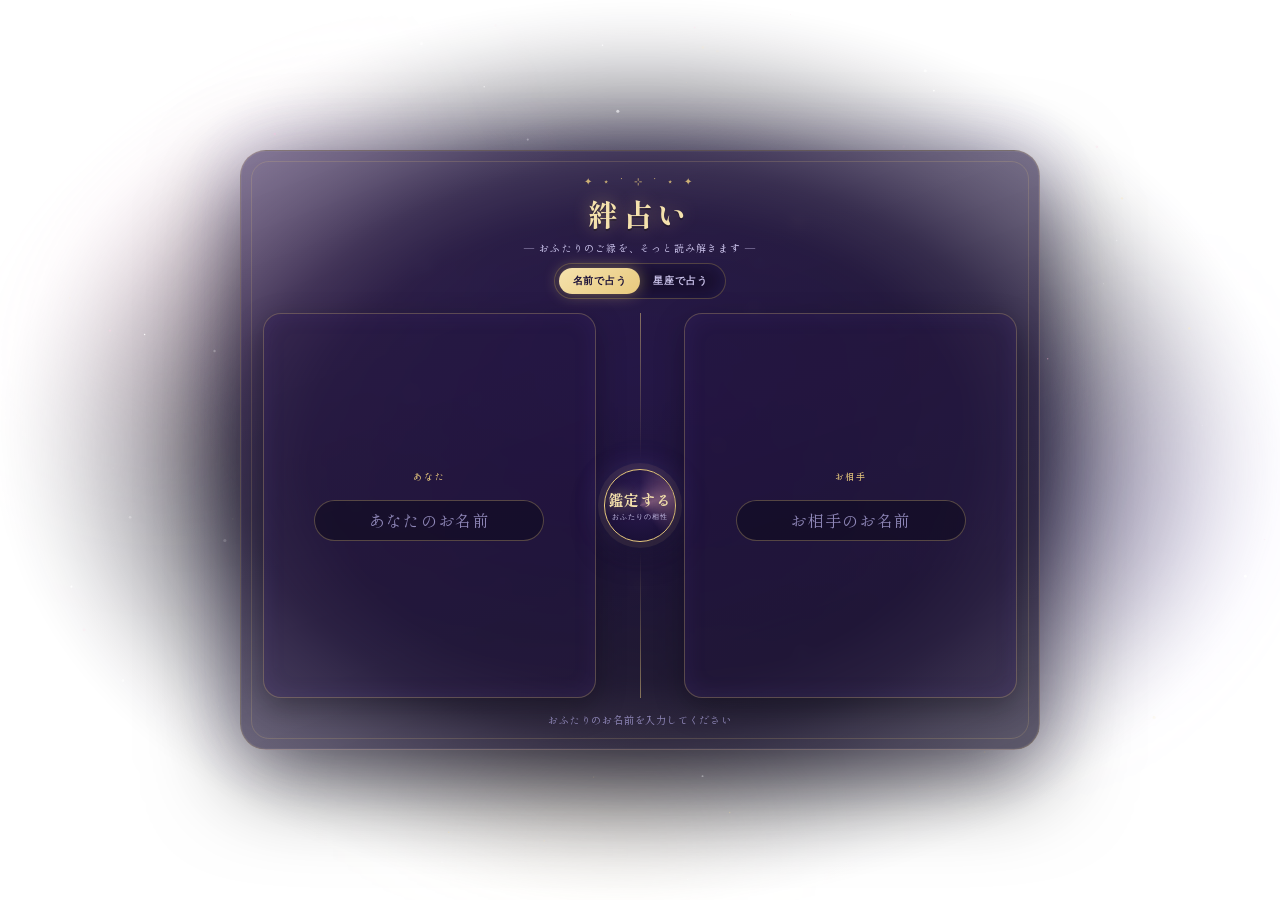
==== commit 2ddfa3d5: "音效播放失败时输出警告日志 Co-Authored-By: Claude Sonnet 4.6 <noreply@anthropic.com>" ====
--- a/index.html
+++ b/index.html
@@ -115,6 +115,6 @@
   </div>
 
   <script src="zodiac.js?v=46264ee84d"></script>
-  <script src="script.js?v=65809700bd"></script>
+  <script src="script.js?v=28e599730e"></script>
 </body>
 </html>
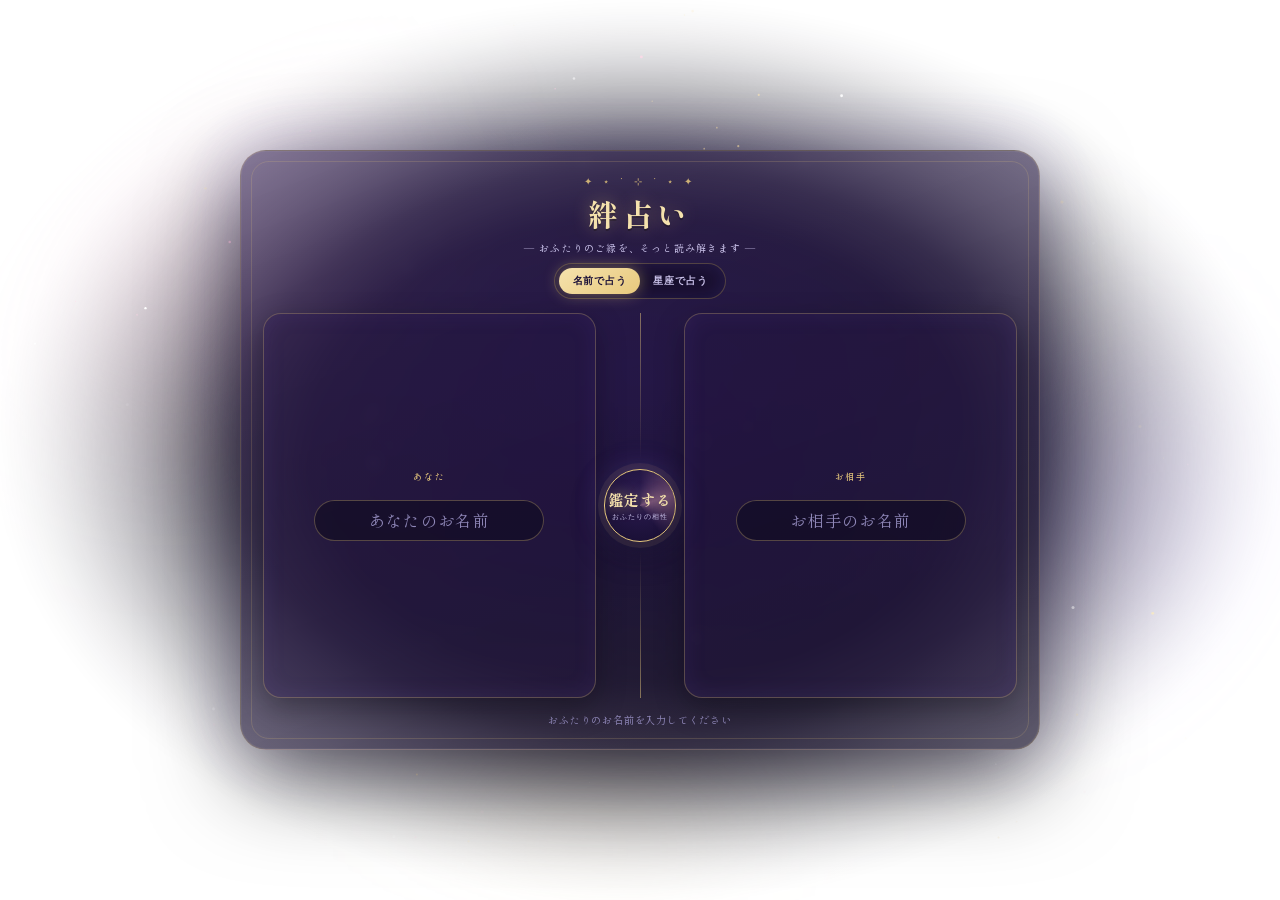
==== commit 6876e881: "加入 05.mp3 过场配音 Co-Authored-By: Claude Sonnet 4.6 <noreply@anthropic.com>" ====
--- a/index.html
+++ b/index.html
@@ -115,6 +115,6 @@
   </div>
 
   <script src="zodiac.js?v=46264ee84d"></script>
-  <script src="script.js?v=28e599730e"></script>
+  <script src="script.js?v=082494630b"></script>
 </body>
 </html>
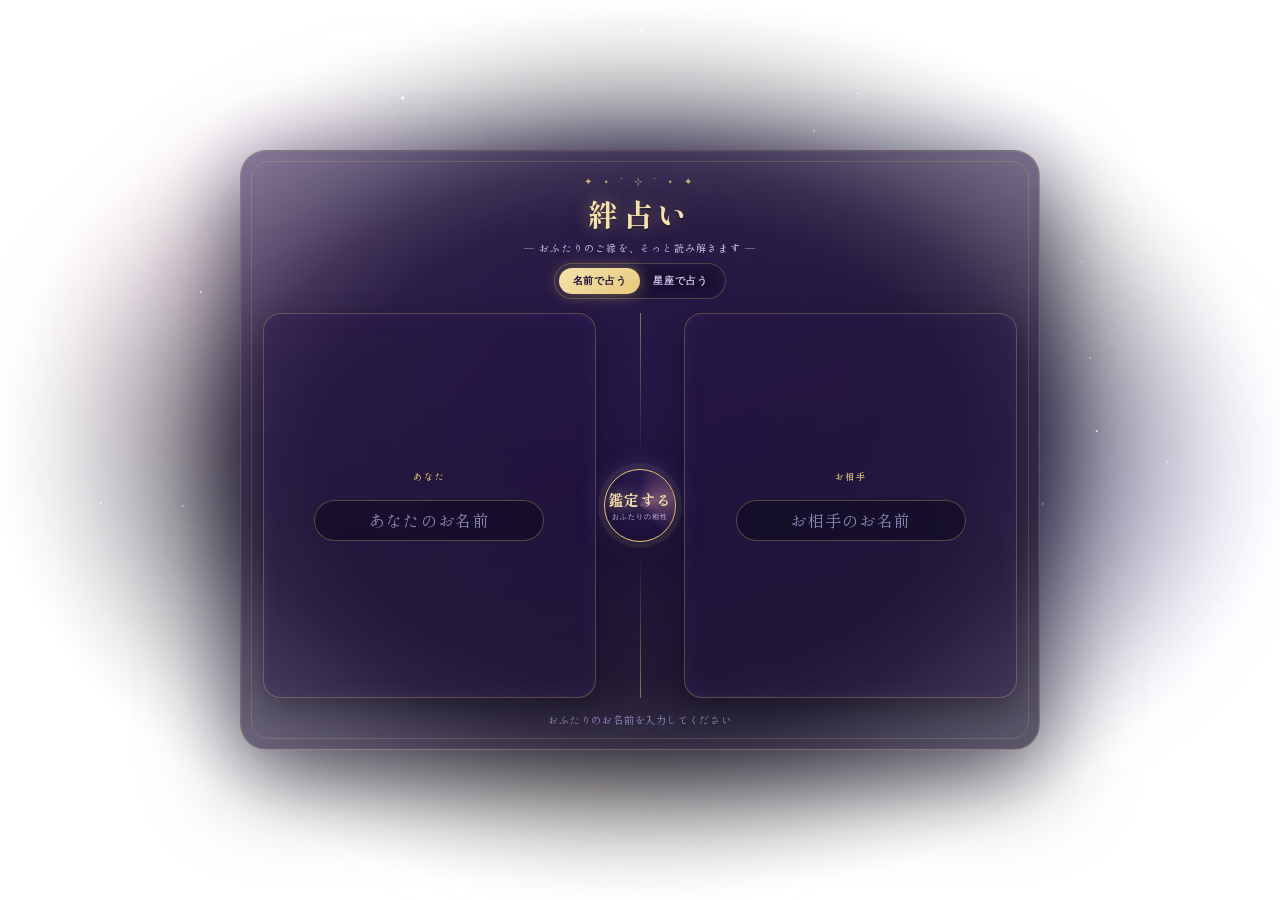
==== commit 690e1665: "允许占卜音乐播放完毕，不在动画结束时强制停止 Co-Authored-By: Claude Sonnet 4.6 <noreply@anthropic.com>" ====
--- a/index.html
+++ b/index.html
@@ -115,6 +115,6 @@
   </div>
 
   <script src="zodiac.js?v=46264ee84d"></script>
-  <script src="script.js?v=082494630b"></script>
+  <script src="script.js?v=ebda979776"></script>
 </body>
 </html>
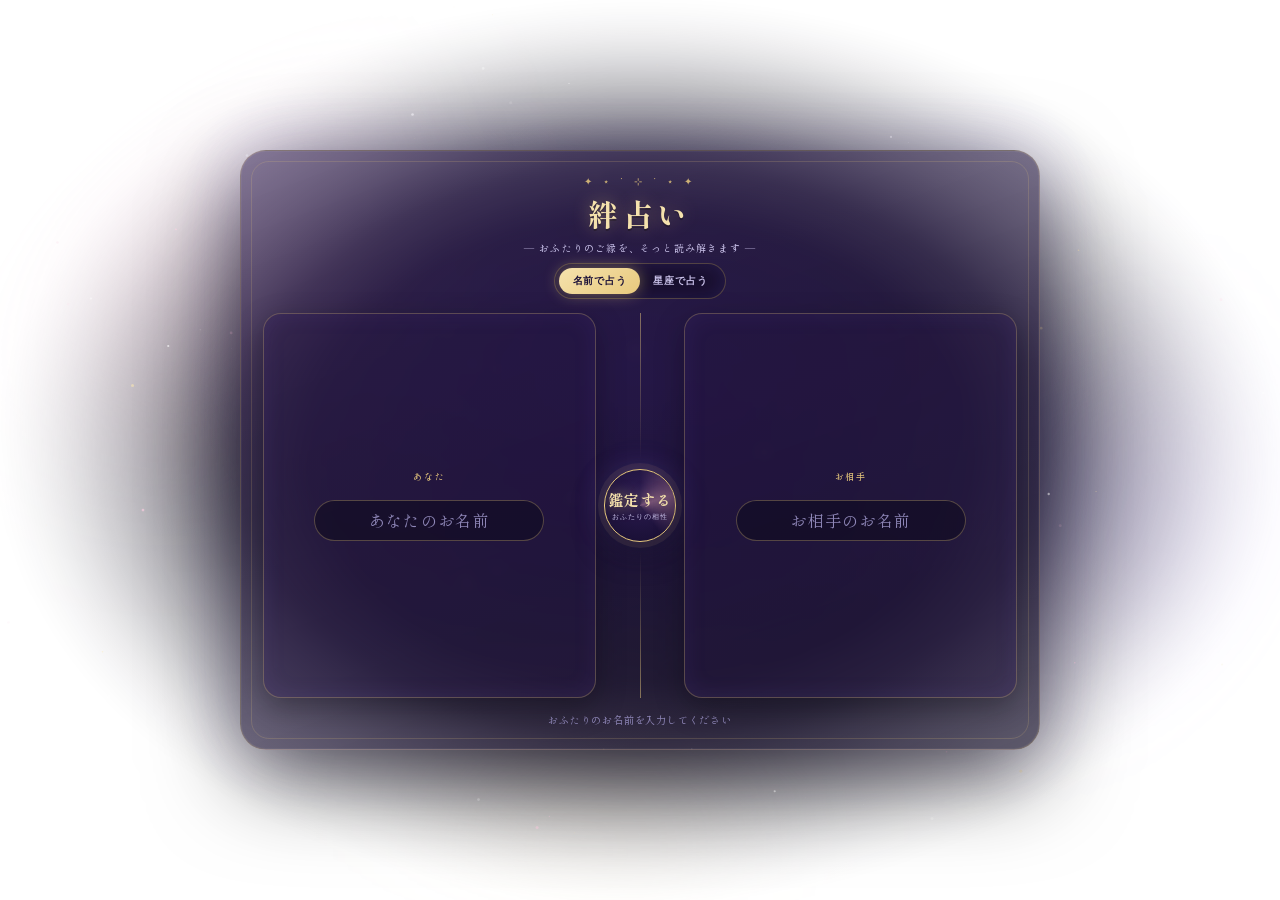
==== commit 6f512d5f: "将占卜过场动画总时长压缩至 2～3 秒并重新编排 - 总尺从 5.6～7.6s 缩减至 2～3s - 将 wheel 阶段的两段文字合并为一段，6 个阶段精简为 5 个 - 重新分配各阶段时间比例，使" ====
--- a/index.html
+++ b/index.html
@@ -7,7 +7,7 @@
 <link rel="preconnect" href="https://fonts.googleapis.com" />
 <link rel="preconnect" href="https://fonts.gstatic.com" crossorigin />
 <link href="https://fonts.googleapis.com/css2?family=Shippori+Mincho:wght@400;500;600;700;800&family=Zen+Old+Mincho:wght@400;500;600;700&family=Cinzel:wght@400;500;600;700&family=Cormorant+Garamond:ital,wght@0,400;0,500;1,400&family=Klee+One:wght@400;600&display=swap" rel="stylesheet" />
-<link rel="stylesheet" href="style.css?v=14397f0f08" />
+<link rel="stylesheet" href="style.css?v=babd676b31" />
 </head>
 <body>
   <div class="cosmos-bg">
@@ -115,6 +115,6 @@
   </div>
 
   <script src="zodiac.js?v=46264ee84d"></script>
-  <script src="script.js?v=ebda979776"></script>
+  <script src="script.js?v=b7f6f5d505"></script>
 </body>
 </html>
--- a/style.css
+++ b/style.css
@@ -428,8 +428,8 @@
 @keyframes orbitL { 0%,100%{transform:translate(-115%,-8%) rotate(-6deg)} 50%{transform:translate(-118%,8%) rotate(6deg)} }
 @keyframes orbitR { 0%,100%{transform:translate(115%,8%) rotate(6deg)} 50%{transform:translate(118%,-8%) rotate(-6deg)} }
 /* 結束フェーズで中央へ寄る */
-.ritual.phase-bind .orbit-1 { opacity: 1; animation: bindL 2.4s cubic-bezier(.4,0,.2,1) forwards; }
-.ritual.phase-bind .orbit-2 { opacity: 1; animation: bindR 2.4s cubic-bezier(.4,0,.2,1) forwards; }
+.ritual.phase-bind .orbit-1 { opacity: 1; animation: bindL 0.7s cubic-bezier(.4,0,.2,1) forwards; }
+.ritual.phase-bind .orbit-2 { opacity: 1; animation: bindR 0.7s cubic-bezier(.4,0,.2,1) forwards; }
 @keyframes bindL { 0%{transform:translate(-115%,0) rotate(0)} 100%{transform:translate(-26%,0) rotate(360deg)} }
 @keyframes bindR { 0%{transform:translate(115%,0) rotate(0)} 100%{transform:translate(26%,0) rotate(-360deg)} }
 .ritual.phase-read .orbit-1 { opacity: 0.9; transform: translate(-26%,0); animation: pulseGlow 1.4s ease-in-out infinite; }
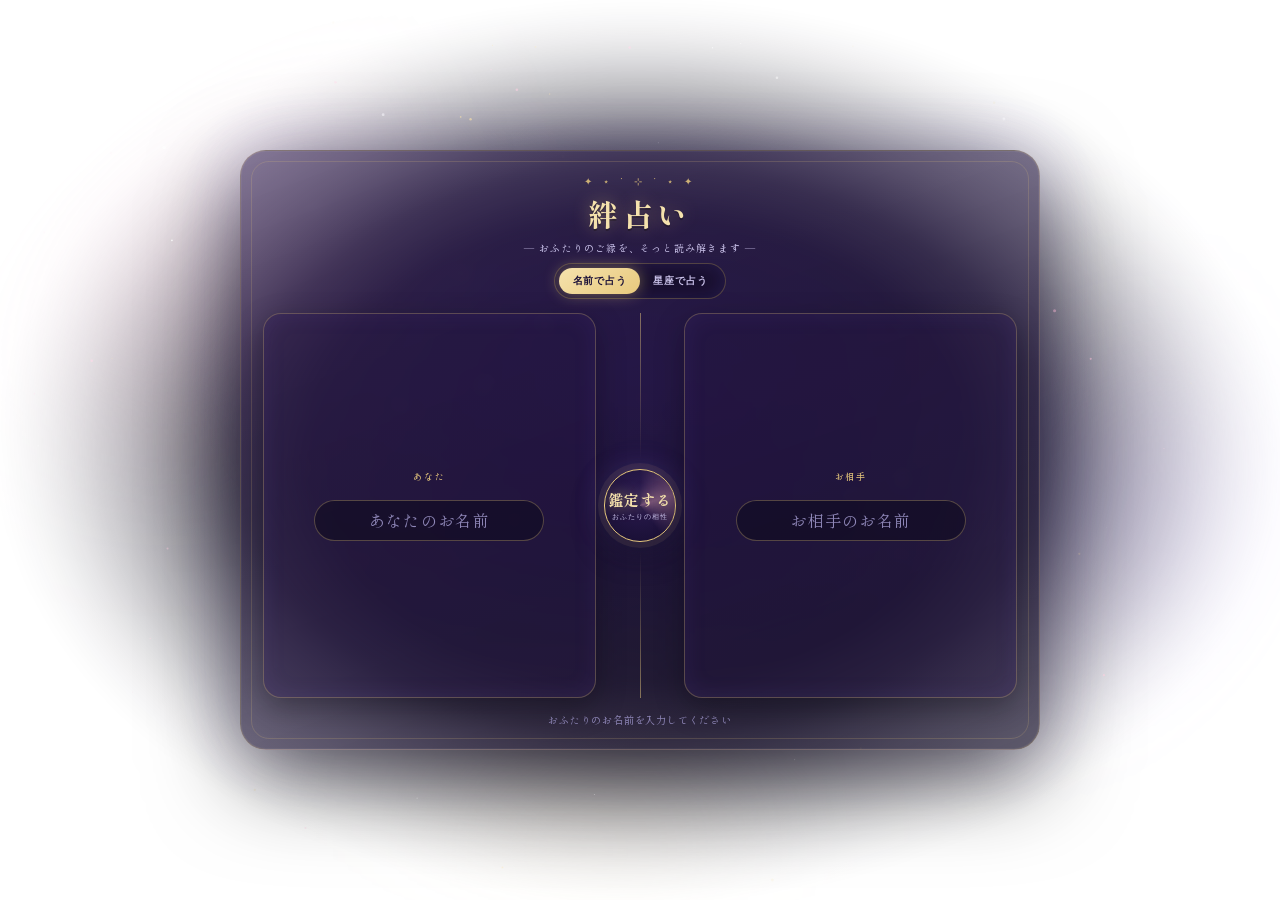
==== commit 1a501f37: "将过场配音替换为 05v2.mp3，弃用 05.mp3 Co-Authored-By: Claude Sonnet 4.6 <noreply@anthropic.com>" ====
--- a/index.html
+++ b/index.html
@@ -115,6 +115,6 @@
   </div>
 
   <script src="zodiac.js?v=46264ee84d"></script>
-  <script src="script.js?v=b7f6f5d505"></script>
+  <script src="script.js?v=2fb07785d7"></script>
 </body>
 </html>
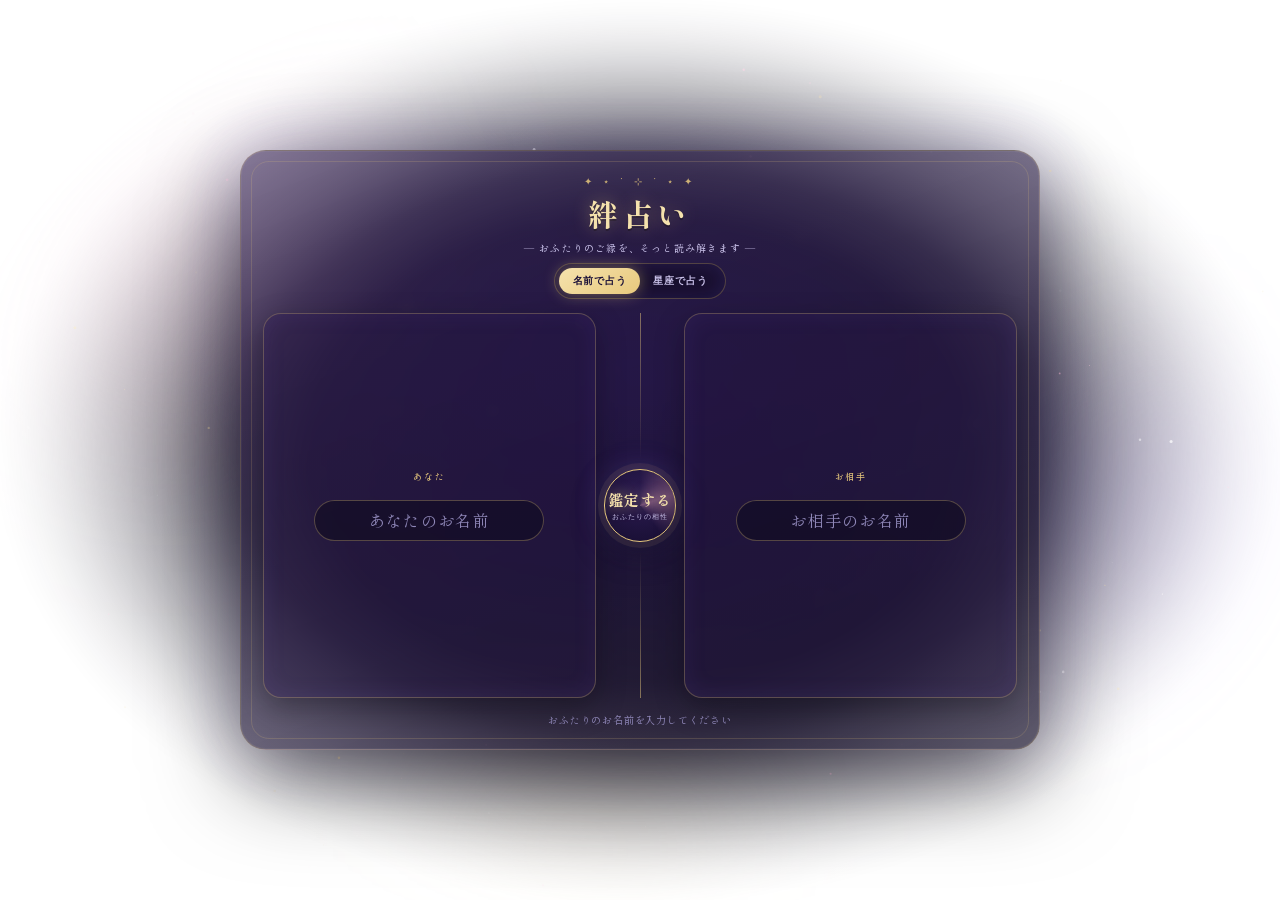
==== commit 67876443: "统一占卜算法到服务端：本地和远程共用同一套计算 - app/divination.py: 完整移植前端 JS 算法到 Python，包括 ZODIAC 数据、   FNV-1a 哈希（带时间种子 YY" ====
--- a/index.html
+++ b/index.html
@@ -115,6 +115,6 @@
   </div>
 
   <script src="zodiac.js?v=46264ee84d"></script>
-  <script src="script.js?v=2fb07785d7"></script>
+  <script src="script.js?v=8ac2c887a5"></script>
 </body>
 </html>
